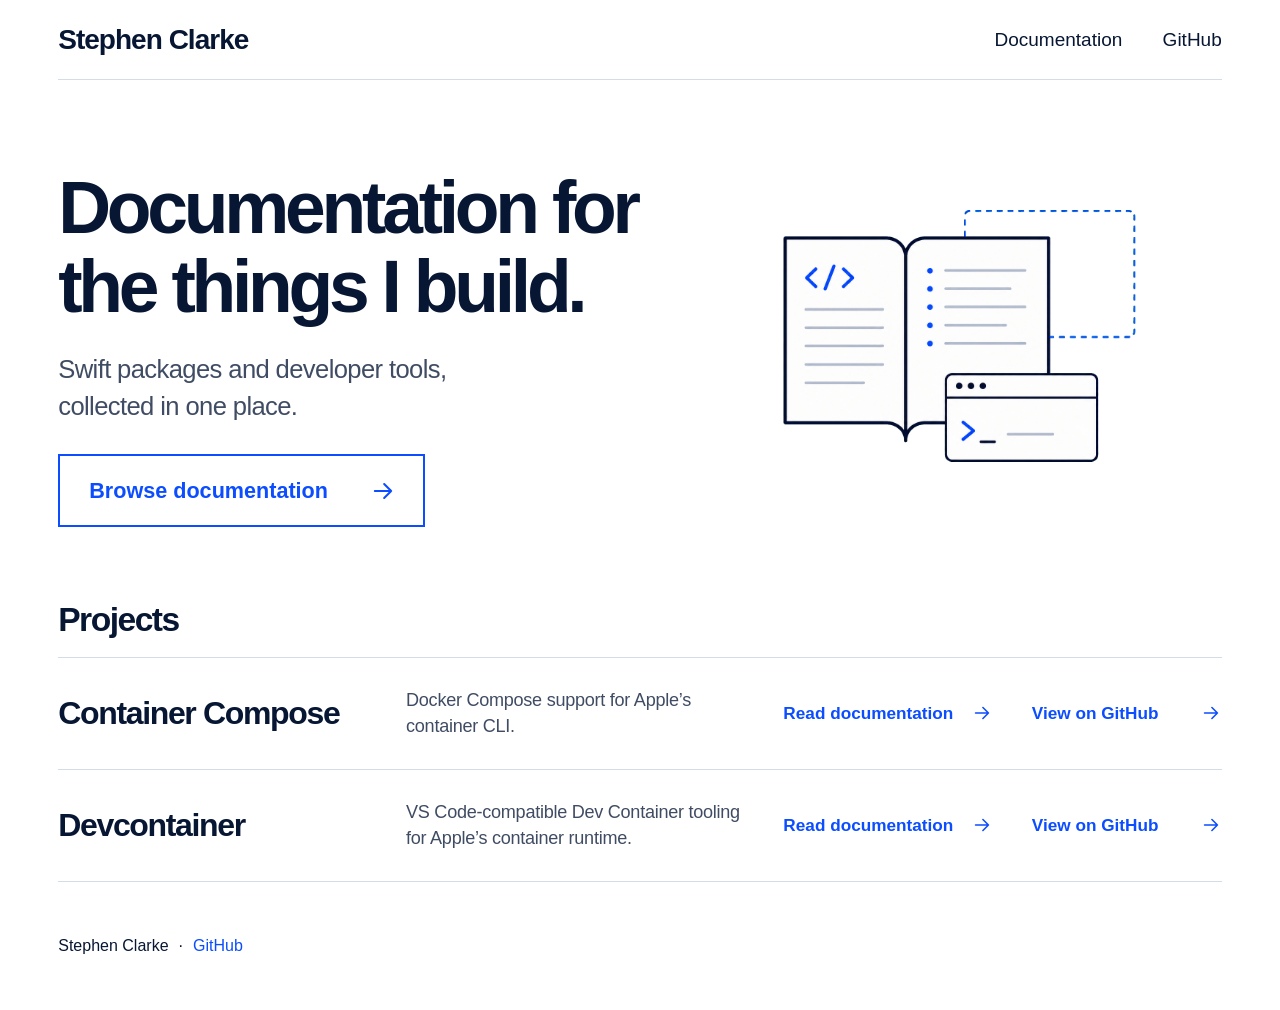
==== index.html @ e4f90cdf "feat: add developer documentation homepage" ====
<!doctype html>
<html lang="en">
  <head>
    <meta charset="utf-8">
    <meta name="viewport" content="width=device-width, initial-scale=1">
    <meta name="description" content="Documentation for Stephen Clarke's Swift packages and developer tools.">
    <meta name="theme-color" content="#ffffff">
    <title>Stephen Clarke — Developer Documentation</title>
    <link rel="stylesheet" href="styles.css">
  </head>
  <body>
    <a class="skip-link" href="#projects">Skip to projects</a>

    <header class="site-header">
      <div class="page-rail header-content">
        <a class="brand" href="/" aria-label="Stephen Clarke homepage">Stephen Clarke</a>
        <nav class="site-nav" aria-label="Primary navigation">
          <a href="#projects">Documentation</a>
          <a href="https://github.com/stephenlclarke">GitHub</a>
        </nav>
      </div>
    </header>

    <main>
      <section class="hero page-rail" aria-labelledby="page-title">
        <div class="hero-copy">
          <h1 id="page-title">Documentation for<br>the things I build.</h1>
          <p>Swift packages and developer tools,<br class="desktop-break"> collected in one place.</p>
          <a class="primary-link" href="#projects">
            Browse documentation
            <svg aria-hidden="true" viewBox="0 0 24 24">
              <path d="M5 12h14M13 6l6 6-6 6"></path>
            </svg>
          </a>
        </div>

        <div class="hero-art" aria-hidden="true">
          <img src="assets/docc-illustration.png" alt="">
        </div>
      </section>

      <section class="projects page-rail" id="projects" aria-labelledby="projects-title">
        <h2 id="projects-title">Projects</h2>

        <div class="project-list">
          <article class="project-row">
            <h3>Container Compose</h3>
            <p>Docker Compose support for Apple’s container CLI.</p>
            <a class="row-link" href="https://stephenlclarke.github.io/container-compose/">
              Read documentation
              <svg aria-hidden="true" viewBox="0 0 24 24">
                <path d="M5 12h14M13 6l6 6-6 6"></path>
              </svg>
            </a>
            <a class="row-link" href="https://github.com/stephenlclarke/container-compose">
              View on GitHub
              <svg aria-hidden="true" viewBox="0 0 24 24">
                <path d="M5 12h14M13 6l6 6-6 6"></path>
              </svg>
            </a>
          </article>

          <article class="project-row">
            <h3>Devcontainer</h3>
            <p>VS Code-compatible Dev Container tooling for Apple’s container runtime.</p>
            <a class="row-link" href="https://stephenlclarke.github.io/devcontainer/">
              Read documentation
              <svg aria-hidden="true" viewBox="0 0 24 24">
                <path d="M5 12h14M13 6l6 6-6 6"></path>
              </svg>
            </a>
            <a class="row-link" href="https://github.com/stephenlclarke/devcontainer">
              View on GitHub
              <svg aria-hidden="true" viewBox="0 0 24 24">
                <path d="M5 12h14M13 6l6 6-6 6"></path>
              </svg>
            </a>
          </article>
        </div>
      </section>
    </main>

    <footer class="site-footer page-rail">
      <span>Stephen Clarke</span>
      <span aria-hidden="true">·</span>
      <a href="https://github.com/stephenlclarke">GitHub</a>
    </footer>
  </body>
</html>
---- styles.css ----
:root {
  color-scheme: light;
  --color-background: #ffffff;
  --color-ink: #071633;
  --color-muted: #3f4c63;
  --color-accent: #0b4dff;
  --color-line: #d5dce8;
  --font-sans: -apple-system, BlinkMacSystemFont, "SF Pro Display", "Helvetica Neue", Arial, sans-serif;
  --font-mono: "SFMono-Regular", "SF Mono", Menlo, Consolas, monospace;
  --page-width: 1394px;
  --page-gutter: clamp(24px, 4.55vw, 70px);
  --transition: 180ms ease;
}

* {
  box-sizing: border-box;
}

html {
  scroll-behavior: smooth;
}

body {
  margin: 0;
  background: var(--color-background);
  color: var(--color-ink);
  font-family: var(--font-sans);
  -webkit-font-smoothing: antialiased;
  text-rendering: optimizeLegibility;
}

a {
  color: inherit;
  text-decoration: none;
}

svg {
  display: block;
}

.page-rail {
  width: min(calc(100% - (2 * var(--page-gutter))), var(--page-width));
  margin-inline: auto;
}

.skip-link {
  position: fixed;
  z-index: 10;
  top: 12px;
  left: 12px;
  padding: 10px 14px;
  border: 2px solid var(--color-accent);
  background: var(--color-background);
  color: var(--color-accent);
  font-family: var(--font-mono);
  font-size: 0.8125rem;
  transform: translateY(-160%);
  transition: transform var(--transition);
}

.skip-link:focus {
  transform: translateY(0);
}

.site-header {
  height: 80px;
}

.header-content {
  display: flex;
  align-items: center;
  justify-content: space-between;
  height: 100%;
  border-bottom: 1px solid var(--color-line);
}

.brand {
  font-size: 1.75rem;
  font-weight: 750;
  letter-spacing: -0.035em;
}

.site-nav {
  display: flex;
  align-items: center;
  gap: clamp(30px, 3.15vw, 48px);
  font-size: 1.1875rem;
  font-weight: 520;
}

.site-nav a,
.site-footer a {
  position: relative;
}

.site-nav a::after,
.site-footer a::after {
  position: absolute;
  right: 0;
  bottom: -6px;
  left: 0;
  height: 2px;
  background: var(--color-accent);
  content: "";
  transform: scaleX(0);
  transform-origin: right;
  transition: transform var(--transition);
}

.site-nav a:hover::after,
.site-nav a:focus-visible::after,
.site-footer a:hover::after,
.site-footer a:focus-visible::after {
  transform: scaleX(1);
  transform-origin: left;
}

.hero {
  display: grid;
  grid-template-columns: minmax(0, 1.35fr) minmax(360px, 0.85fr);
  align-items: center;
  min-height: 522px;
  padding-block: 56px 42px;
  gap: clamp(24px, 4vw, 74px);
}

.hero-copy {
  position: relative;
  z-index: 1;
}

.hero h1 {
  max-width: 780px;
  margin: 0;
  font-size: clamp(4rem, 5.72vw, 5.5rem);
  font-weight: 760;
  letter-spacing: -0.058em;
  line-height: 1.08;
}

.hero-copy > p {
  margin: 24px 0 30px;
  color: var(--color-muted);
  font-size: clamp(1.4rem, 2vw, 1.95rem);
  font-weight: 420;
  letter-spacing: -0.024em;
  line-height: 1.42;
}

.primary-link {
  display: inline-flex;
  align-items: center;
  justify-content: space-between;
  min-width: 367px;
  padding: 21px 26px 20px 29px;
  border: 2px solid var(--color-accent);
  color: var(--color-accent);
  font-size: 1.35rem;
  font-weight: 680;
  transition: background-color var(--transition), color var(--transition);
}

.primary-link svg {
  width: 28px;
  height: 28px;
  margin-left: 24px;
  fill: none;
  stroke: currentColor;
  stroke-linecap: round;
  stroke-linejoin: round;
  stroke-width: 1.75;
  transition: transform var(--transition);
}

.primary-link:hover,
.primary-link:focus-visible {
  background: var(--color-accent);
  color: var(--color-background);
}

.primary-link:hover svg,
.primary-link:focus-visible svg,
.row-link:hover svg,
.row-link:focus-visible svg {
  transform: translateX(4px);
}

.hero-art {
  display: flex;
  align-items: center;
  justify-content: flex-end;
  min-width: 0;
}

.hero-art img {
  display: block;
  width: min(44vw, 670px);
  max-width: none;
  height: auto;
}

.projects {
  scroll-margin-top: 24px;
}

.projects h2 {
  margin: 0;
  padding-bottom: 18px;
  border-bottom: 1px solid var(--color-line);
  font-size: 2.1rem;
  font-weight: 760;
  letter-spacing: -0.045em;
  line-height: 1.1;
}

.project-row {
  display: grid;
  grid-template-columns: minmax(260px, 1.05fr) minmax(320px, 1.15fr) minmax(210px, 0.65fr) minmax(190px, 0.55fr);
  align-items: center;
  min-height: 112px;
  border-bottom: 1px solid var(--color-line);
  gap: clamp(24px, 3vw, 50px);
}

.project-row h3,
.project-row p {
  margin: 0;
}

.project-row h3 {
  font-size: 2rem;
  font-weight: 760;
  letter-spacing: -0.042em;
  line-height: 1.1;
}

.project-row p {
  max-width: 420px;
  color: var(--color-muted);
  font-size: 1.13rem;
  letter-spacing: -0.015em;
  line-height: 1.45;
}

.row-link {
  display: inline-flex;
  align-items: center;
  justify-content: space-between;
  color: var(--color-accent);
  font-size: 1.075rem;
  font-weight: 620;
  white-space: nowrap;
}

.row-link svg {
  width: 22px;
  height: 22px;
  margin-left: 18px;
  fill: none;
  stroke: currentColor;
  stroke-linecap: round;
  stroke-linejoin: round;
  stroke-width: 1.75;
  transition: transform var(--transition);
}

.site-footer {
  display: flex;
  align-items: center;
  min-height: 128px;
  gap: 10px;
  font-size: 1rem;
}

.site-footer a {
  color: var(--color-accent);
}

a:focus-visible {
  outline: 3px solid color-mix(in srgb, var(--color-accent) 32%, transparent);
  outline-offset: 5px;
}

@media (max-width: 1180px) {
  .hero {
    grid-template-columns: minmax(0, 1.15fr) minmax(310px, 0.85fr);
  }

  .project-row {
    grid-template-columns: minmax(230px, 0.9fr) minmax(280px, 1.2fr) minmax(190px, 0.7fr);
  }

  .project-row .row-link:last-child {
    display: none;
  }
}

@media (max-width: 820px) {
  .site-header {
    height: 72px;
  }

  .brand {
    font-size: 1.45rem;
  }

  .site-nav {
    gap: 22px;
    font-size: 1rem;
  }

  .hero {
    grid-template-columns: 1fr;
    min-height: auto;
    padding-block: 64px 50px;
    gap: 44px;
  }

  .hero h1 {
    font-size: clamp(3.3rem, 11vw, 4.75rem);
  }

  .hero-art {
    justify-content: center;
  }

  .hero-art img {
    width: min(78vw, 530px);
  }

  .project-row {
    grid-template-columns: minmax(0, 1fr) auto;
    min-height: auto;
    padding-block: 27px;
    gap: 10px 24px;
  }

  .project-row h3 {
    font-size: 1.7rem;
  }

  .project-row p {
    grid-column: 1 / -1;
    grid-row: 2;
  }

  .project-row .row-link {
    grid-column: 2;
    grid-row: 1;
  }
}

@media (max-width: 580px) {
  :root {
    --page-gutter: 20px;
  }

  .header-content {
    align-items: center;
  }

  .brand {
    font-size: 1.25rem;
  }

  .site-nav a:first-child {
    display: none;
  }

  .hero {
    padding-block: 52px 44px;
  }

  .hero h1 {
    font-size: clamp(2.9rem, 14vw, 4rem);
    line-height: 1.02;
  }

  .hero h1 br {
    display: none;
  }

  .hero-copy > p {
    margin-block: 22px 27px;
    font-size: 1.25rem;
  }

  .desktop-break {
    display: none;
  }

  .primary-link {
    width: 100%;
    min-width: 0;
    padding: 18px 20px;
    font-size: 1.05rem;
  }

  .hero-art img {
    width: 100%;
  }

  .projects h2 {
    font-size: 1.8rem;
  }

  .project-row {
    grid-template-columns: 1fr;
    padding-block: 28px;
  }

  .project-row h3,
  .project-row p,
  .project-row .row-link {
    grid-column: 1;
  }

  .project-row h3 {
    grid-row: 1;
  }

  .project-row p {
    grid-row: 2;
    margin-top: 5px;
  }

  .project-row .row-link {
    grid-row: 3;
    justify-content: flex-start;
    margin-top: 12px;
    white-space: normal;
  }

  .row-link svg {
    flex: 0 0 auto;
  }

  .site-footer {
    min-height: 100px;
  }
}

@media (prefers-reduced-motion: reduce) {
  html {
    scroll-behavior: auto;
  }

  *,
  *::before,
  *::after {
    transition-duration: 0.01ms !important;
  }
}
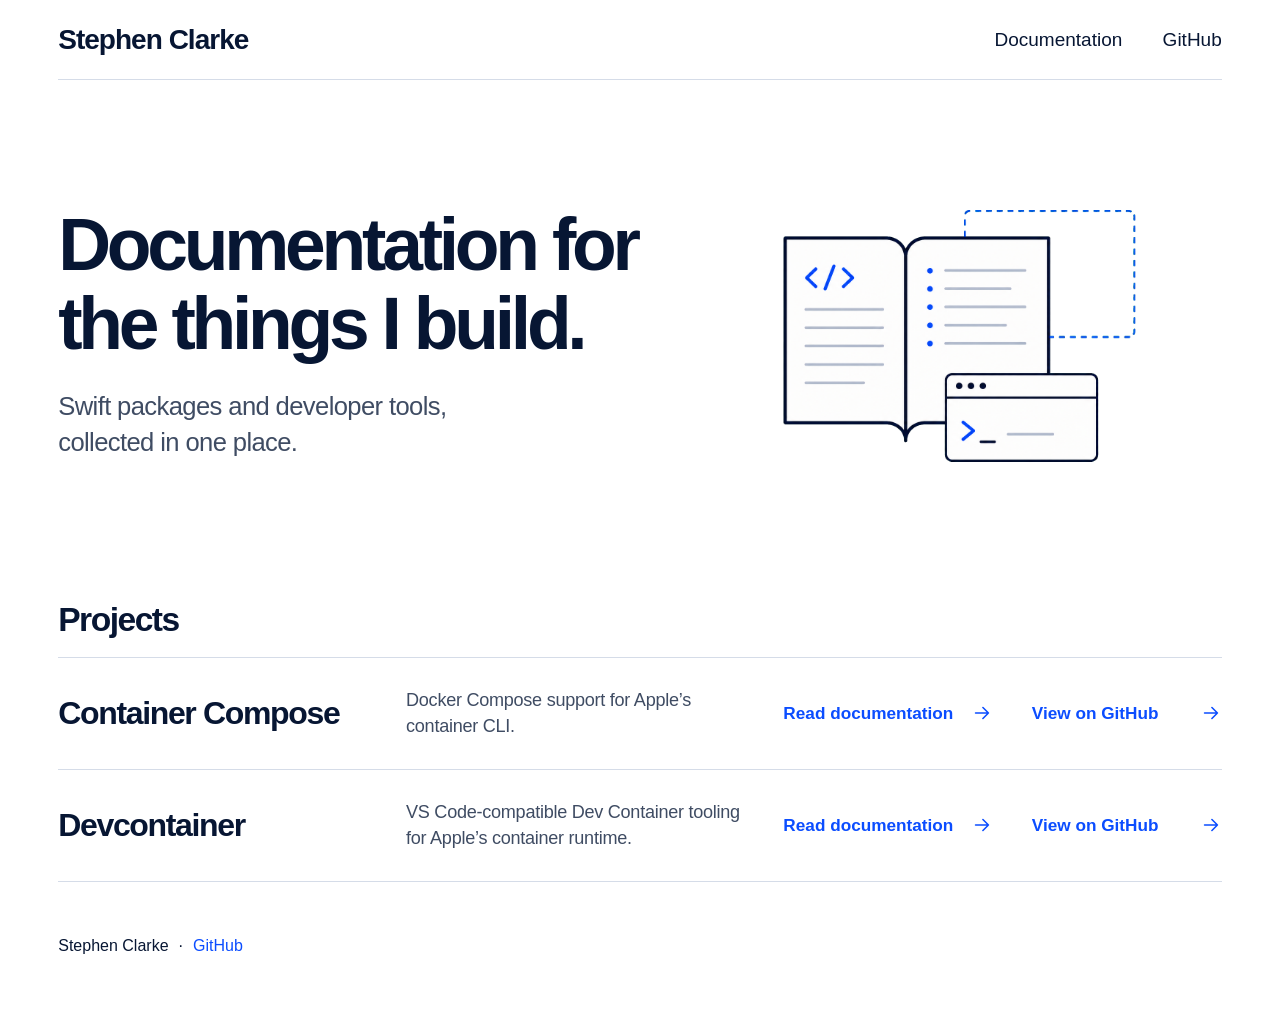
==== commit 7ef5d916: "fix: remove redundant hero button" ====
--- a/index.html
+++ b/index.html
@@ -26,12 +26,6 @@
         <div class="hero-copy">
           <h1 id="page-title">Documentation for<br>the things I build.</h1>
           <p>Swift packages and developer tools,<br class="desktop-break"> collected in one place.</p>
-          <a class="primary-link" href="#projects">
-            Browse documentation
-            <svg aria-hidden="true" viewBox="0 0 24 24">
-              <path d="M5 12h14M13 6l6 6-6 6"></path>
-            </svg>
-          </a>
         </div>
 
         <div class="hero-art" aria-hidden="true">
@@ -43,6 +37,7 @@
         <h2 id="projects-title">Projects</h2>
 
         <div class="project-list">
+          <!-- PROJECTS:START -->
           <article class="project-row">
             <h3>Container Compose</h3>
             <p>Docker Compose support for Apple’s container CLI.</p>
@@ -76,6 +71,7 @@
               </svg>
             </a>
           </article>
+          <!-- PROJECTS:END -->
         </div>
       </section>
     </main>
--- a/styles.css
+++ b/styles.css
@@ -147,39 +147,6 @@
   line-height: 1.42;
 }
 
-.primary-link {
-  display: inline-flex;
-  align-items: center;
-  justify-content: space-between;
-  min-width: 367px;
-  padding: 21px 26px 20px 29px;
-  border: 2px solid var(--color-accent);
-  color: var(--color-accent);
-  font-size: 1.35rem;
-  font-weight: 680;
-  transition: background-color var(--transition), color var(--transition);
-}
-
-.primary-link svg {
-  width: 28px;
-  height: 28px;
-  margin-left: 24px;
-  fill: none;
-  stroke: currentColor;
-  stroke-linecap: round;
-  stroke-linejoin: round;
-  stroke-width: 1.75;
-  transition: transform var(--transition);
-}
-
-.primary-link:hover,
-.primary-link:focus-visible {
-  background: var(--color-accent);
-  color: var(--color-background);
-}
-
-.primary-link:hover svg,
-.primary-link:focus-visible svg,
 .row-link:hover svg,
 .row-link:focus-visible svg {
   transform: translateX(4px);
@@ -389,13 +356,6 @@
     display: none;
   }
 
-  .primary-link {
-    width: 100%;
-    min-width: 0;
-    padding: 18px 20px;
-    font-size: 1.05rem;
-  }
-
   .hero-art img {
     width: 100%;
   }
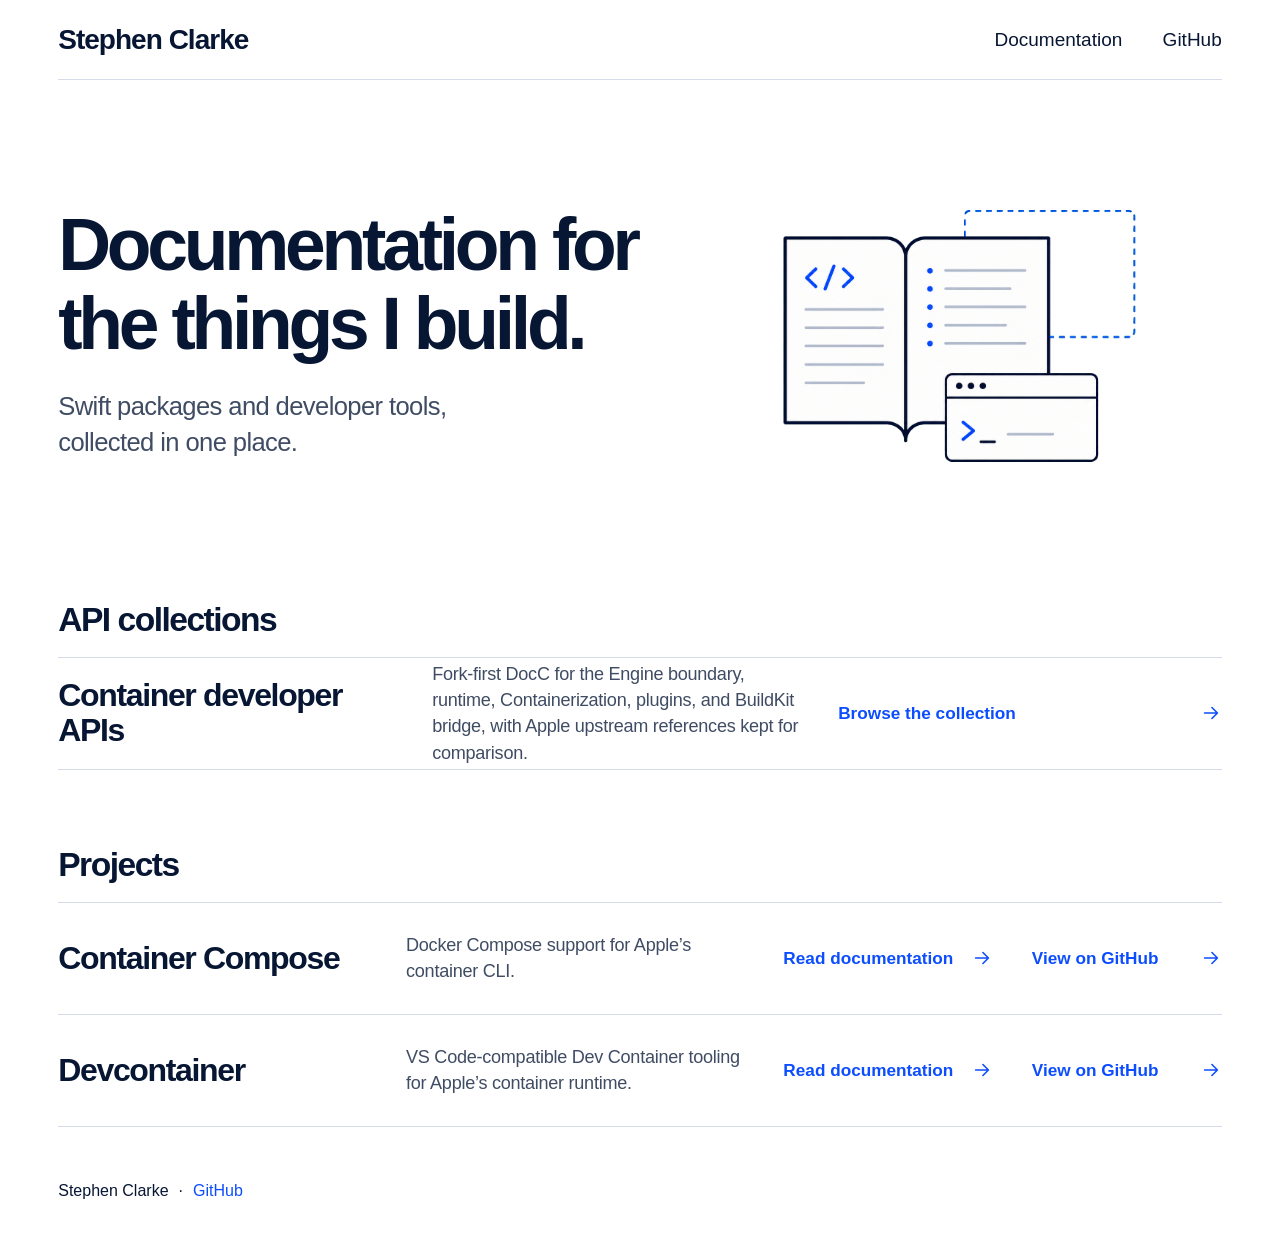
==== commit 5e263f3f: "feat: publish unified container API documentation" ====
--- a/index.html
+++ b/index.html
@@ -9,13 +9,13 @@
     <link rel="stylesheet" href="styles.css">
   </head>
   <body>
-    <a class="skip-link" href="#projects">Skip to projects</a>
+    <a class="skip-link" href="#documentation">Skip to documentation</a>
 
     <header class="site-header">
       <div class="page-rail header-content">
         <a class="brand" href="/" aria-label="Stephen Clarke homepage">Stephen Clarke</a>
         <nav class="site-nav" aria-label="Primary navigation">
-          <a href="#projects">Documentation</a>
+          <a href="#documentation">Documentation</a>
           <a href="https://github.com/stephenlclarke">GitHub</a>
         </nav>
       </div>
@@ -31,6 +31,21 @@
         <div class="hero-art" aria-hidden="true">
           <img src="assets/docc-illustration.png" alt="">
         </div>
+      </section>
+
+      <section class="collections page-rail" id="documentation" aria-labelledby="collections-title">
+        <h2 id="collections-title">API collections</h2>
+
+        <article class="collection-row">
+          <h3>Container developer APIs</h3>
+          <p>Fork-first DocC for the Engine boundary, runtime, Containerization, plugins, and BuildKit bridge, with Apple upstream references kept for comparison.</p>
+          <a class="row-link" href="api/">
+            Browse the collection
+            <svg aria-hidden="true" viewBox="0 0 24 24">
+              <path d="M5 12h14M13 6l6 6-6 6"></path>
+            </svg>
+          </a>
+        </article>
       </section>
 
       <section class="projects page-rail" id="projects" aria-labelledby="projects-title">
--- a/styles.css
+++ b/styles.css
@@ -166,10 +166,12 @@
   height: auto;
 }
 
+.collections,
 .projects {
   scroll-margin-top: 24px;
 }
 
+.collections h2,
 .projects h2 {
   margin: 0;
   padding-bottom: 18px;
@@ -180,6 +182,11 @@
   line-height: 1.1;
 }
 
+.collections {
+  margin-bottom: clamp(58px, 6vw, 88px);
+}
+
+.collection-row,
 .project-row {
   display: grid;
   grid-template-columns: minmax(260px, 1.05fr) minmax(320px, 1.15fr) minmax(210px, 0.65fr) minmax(190px, 0.55fr);
@@ -189,11 +196,18 @@
   gap: clamp(24px, 3vw, 50px);
 }
 
+.collection-row {
+  grid-template-columns: minmax(260px, 1.05fr) minmax(320px, 1.15fr) minmax(260px, 1.2fr);
+}
+
+.collection-row h3,
+.collection-row p,
 .project-row h3,
 .project-row p {
   margin: 0;
 }
 
+.collection-row h3,
 .project-row h3 {
   font-size: 2rem;
   font-weight: 760;
@@ -201,12 +215,20 @@
   line-height: 1.1;
 }
 
+.collection-row p,
 .project-row p {
   max-width: 420px;
   color: var(--color-muted);
   font-size: 1.13rem;
   letter-spacing: -0.015em;
   line-height: 1.45;
+}
+
+.inline-link {
+  color: var(--color-accent);
+  text-decoration: underline;
+  text-decoration-thickness: 1px;
+  text-underline-offset: 3px;
 }
 
 .row-link {
@@ -253,6 +275,7 @@
     grid-template-columns: minmax(0, 1.15fr) minmax(310px, 0.85fr);
   }
 
+  .collection-row,
   .project-row {
     grid-template-columns: minmax(230px, 0.9fr) minmax(280px, 1.2fr) minmax(190px, 0.7fr);
   }
@@ -295,6 +318,7 @@
     width: min(78vw, 530px);
   }
 
+  .collection-row,
   .project-row {
     grid-template-columns: minmax(0, 1fr) auto;
     min-height: auto;
@@ -302,15 +326,18 @@
     gap: 10px 24px;
   }
 
+  .collection-row h3,
   .project-row h3 {
     font-size: 1.7rem;
   }
 
+  .collection-row p,
   .project-row p {
     grid-column: 1 / -1;
     grid-row: 2;
   }
 
+  .collection-row .row-link,
   .project-row .row-link {
     grid-column: 2;
     grid-row: 1;
@@ -360,30 +387,38 @@
     width: 100%;
   }
 
+  .collections h2,
   .projects h2 {
     font-size: 1.8rem;
   }
 
+  .collection-row,
   .project-row {
     grid-template-columns: 1fr;
     padding-block: 28px;
   }
 
+  .collection-row h3,
+  .collection-row p,
+  .collection-row .row-link,
   .project-row h3,
   .project-row p,
   .project-row .row-link {
     grid-column: 1;
   }
 
+  .collection-row h3,
   .project-row h3 {
     grid-row: 1;
   }
 
+  .collection-row p,
   .project-row p {
     grid-row: 2;
     margin-top: 5px;
   }
 
+  .collection-row .row-link,
   .project-row .row-link {
     grid-row: 3;
     justify-content: flex-start;
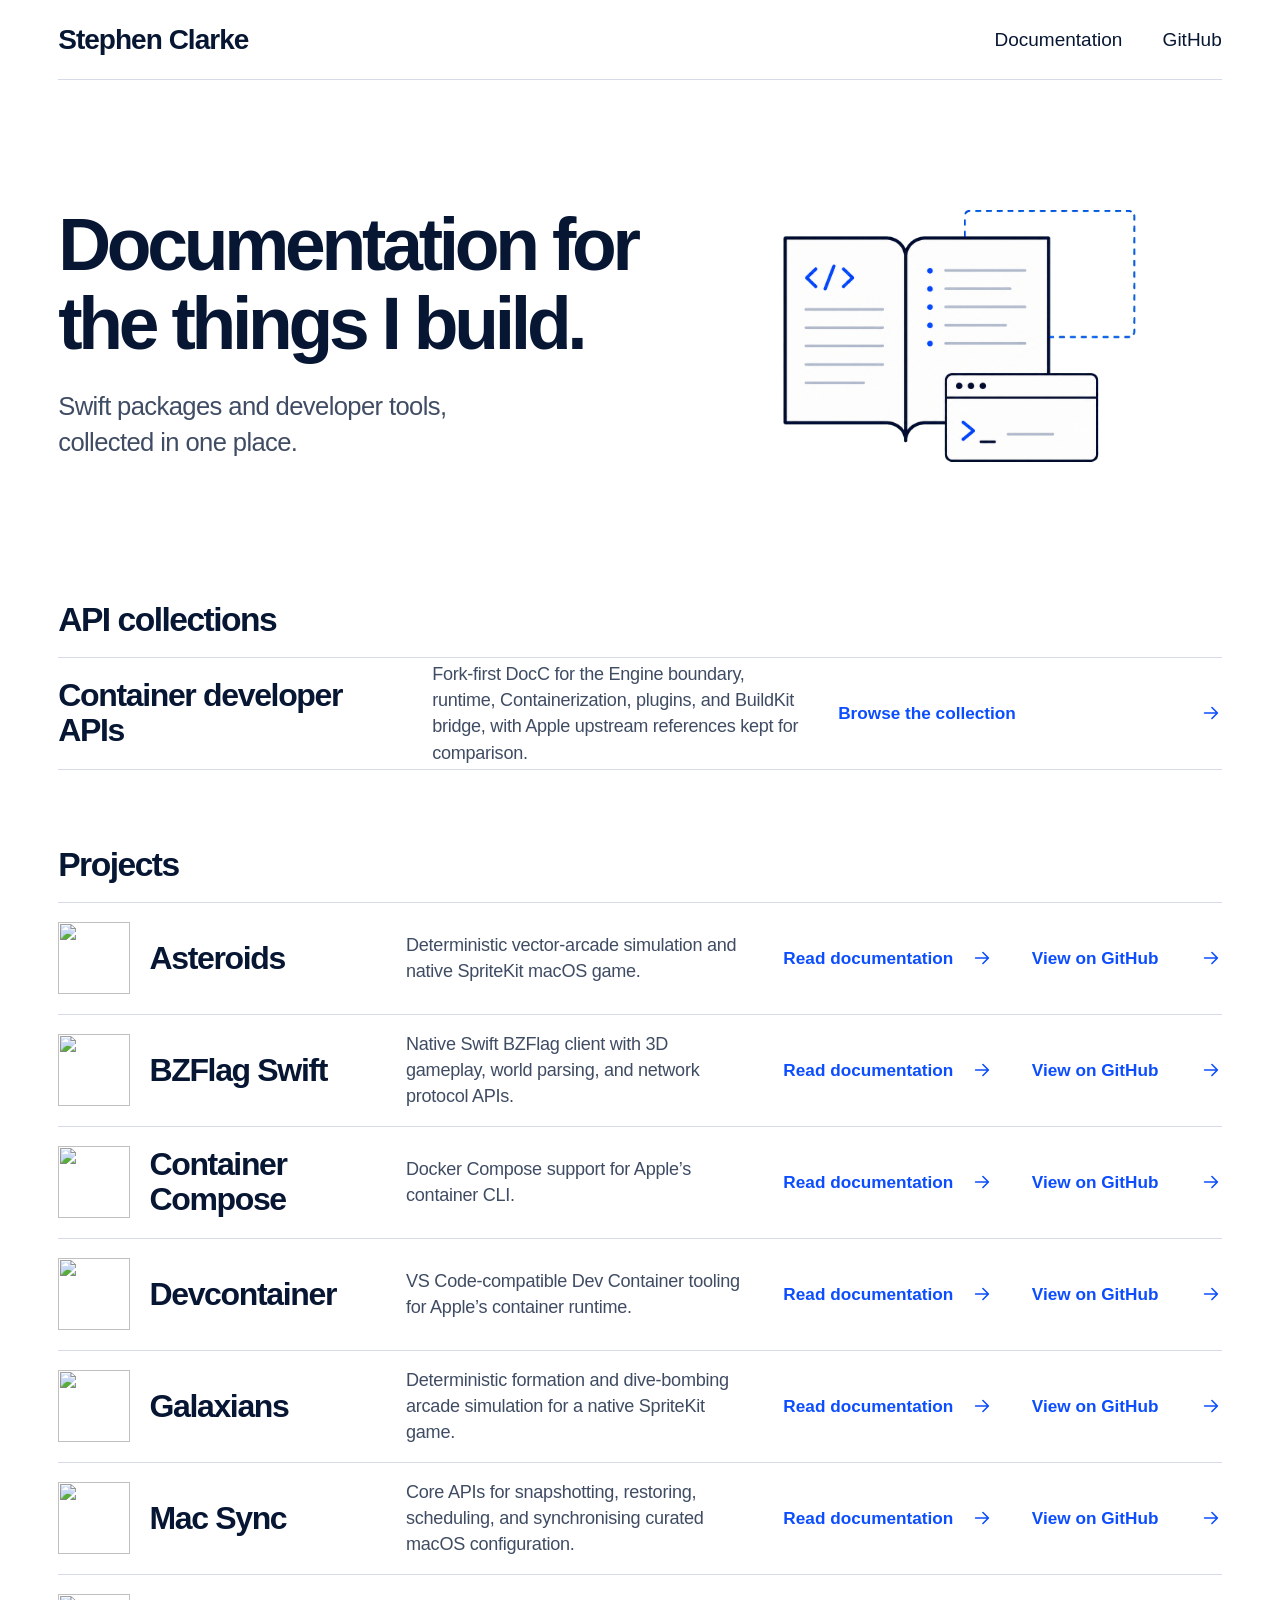
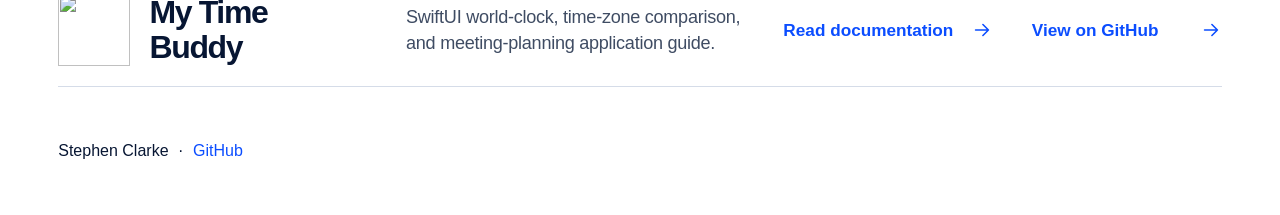
==== commit 8223052b: "feat(projects): publish Swift DocC collection" ====
--- a/index.html
+++ b/index.html
@@ -54,7 +54,50 @@
         <div class="project-list">
           <!-- PROJECTS:START -->
           <article class="project-row">
-            <h3>Container Compose</h3>
+            <div class="project-title">
+              <img class="project-icon" src="projects/asteroids/theme/project-icon.png" width="72" height="72" alt="">
+              <h3>Asteroids</h3>
+            </div>
+            <p>Deterministic vector-arcade simulation and native SpriteKit macOS game.</p>
+            <a class="row-link" href="https://stephenlclarke.github.io/projects/asteroids/">
+              Read documentation
+              <svg aria-hidden="true" viewBox="0 0 24 24">
+                <path d="M5 12h14M13 6l6 6-6 6"></path>
+              </svg>
+            </a>
+            <a class="row-link" href="https://github.com/stephenlclarke/asteroids">
+              View on GitHub
+              <svg aria-hidden="true" viewBox="0 0 24 24">
+                <path d="M5 12h14M13 6l6 6-6 6"></path>
+              </svg>
+            </a>
+          </article>
+
+          <article class="project-row">
+            <div class="project-title">
+              <img class="project-icon" src="projects/bzflag-swift/theme/project-icon.png" width="72" height="72" alt="">
+              <h3>BZFlag Swift</h3>
+            </div>
+            <p>Native Swift BZFlag client with 3D gameplay, world parsing, and network protocol APIs.</p>
+            <a class="row-link" href="https://stephenlclarke.github.io/projects/bzflag-swift/">
+              Read documentation
+              <svg aria-hidden="true" viewBox="0 0 24 24">
+                <path d="M5 12h14M13 6l6 6-6 6"></path>
+              </svg>
+            </a>
+            <a class="row-link" href="https://github.com/stephenlclarke/bzflag-swift">
+              View on GitHub
+              <svg aria-hidden="true" viewBox="0 0 24 24">
+                <path d="M5 12h14M13 6l6 6-6 6"></path>
+              </svg>
+            </a>
+          </article>
+
+          <article class="project-row">
+            <div class="project-title">
+              <img class="project-icon" src="api/project-icons/container-compose.png" width="72" height="72" alt="">
+              <h3>Container Compose</h3>
+            </div>
             <p>Docker Compose support for Apple’s container CLI.</p>
             <a class="row-link" href="https://stephenlclarke.github.io/container-compose/">
               Read documentation
@@ -71,7 +114,10 @@
           </article>
 
           <article class="project-row">
-            <h3>Devcontainer</h3>
+            <div class="project-title">
+              <img class="project-icon" src="api/project-icons/devcontainer.png" width="72" height="72" alt="">
+              <h3>Devcontainer</h3>
+            </div>
             <p>VS Code-compatible Dev Container tooling for Apple’s container runtime.</p>
             <a class="row-link" href="https://stephenlclarke.github.io/devcontainer/">
               Read documentation
@@ -80,6 +126,66 @@
               </svg>
             </a>
             <a class="row-link" href="https://github.com/stephenlclarke/devcontainer">
+              View on GitHub
+              <svg aria-hidden="true" viewBox="0 0 24 24">
+                <path d="M5 12h14M13 6l6 6-6 6"></path>
+              </svg>
+            </a>
+          </article>
+
+          <article class="project-row">
+            <div class="project-title">
+              <img class="project-icon" src="projects/galaxians/theme/project-icon.png" width="72" height="72" alt="">
+              <h3>Galaxians</h3>
+            </div>
+            <p>Deterministic formation and dive-bombing arcade simulation for a native SpriteKit game.</p>
+            <a class="row-link" href="https://stephenlclarke.github.io/projects/galaxians/">
+              Read documentation
+              <svg aria-hidden="true" viewBox="0 0 24 24">
+                <path d="M5 12h14M13 6l6 6-6 6"></path>
+              </svg>
+            </a>
+            <a class="row-link" href="https://github.com/stephenlclarke/galaxians">
+              View on GitHub
+              <svg aria-hidden="true" viewBox="0 0 24 24">
+                <path d="M5 12h14M13 6l6 6-6 6"></path>
+              </svg>
+            </a>
+          </article>
+
+          <article class="project-row">
+            <div class="project-title">
+              <img class="project-icon" src="projects/mac-sync/theme/project-icon.png" width="72" height="72" alt="">
+              <h3>Mac Sync</h3>
+            </div>
+            <p>Core APIs for snapshotting, restoring, scheduling, and synchronising curated macOS configuration.</p>
+            <a class="row-link" href="https://stephenlclarke.github.io/projects/mac-sync/">
+              Read documentation
+              <svg aria-hidden="true" viewBox="0 0 24 24">
+                <path d="M5 12h14M13 6l6 6-6 6"></path>
+              </svg>
+            </a>
+            <a class="row-link" href="https://github.com/stephenlclarke/mac-sync">
+              View on GitHub
+              <svg aria-hidden="true" viewBox="0 0 24 24">
+                <path d="M5 12h14M13 6l6 6-6 6"></path>
+              </svg>
+            </a>
+          </article>
+
+          <article class="project-row">
+            <div class="project-title">
+              <img class="project-icon" src="projects/mytimebuddy/theme/project-icon.png" width="72" height="72" alt="">
+              <h3>My Time Buddy</h3>
+            </div>
+            <p>SwiftUI world-clock, time-zone comparison, and meeting-planning application guide.</p>
+            <a class="row-link" href="https://stephenlclarke.github.io/projects/mytimebuddy/">
+              Read documentation
+              <svg aria-hidden="true" viewBox="0 0 24 24">
+                <path d="M5 12h14M13 6l6 6-6 6"></path>
+              </svg>
+            </a>
+            <a class="row-link" href="https://github.com/stephenlclarke/mytimebuddy">
               View on GitHub
               <svg aria-hidden="true" viewBox="0 0 24 24">
                 <path d="M5 12h14M13 6l6 6-6 6"></path>
--- a/styles.css
+++ b/styles.css
@@ -207,6 +207,21 @@
   margin: 0;
 }
 
+.project-title {
+  display: flex;
+  align-items: center;
+  min-width: 0;
+  gap: clamp(16px, 1.5vw, 22px);
+}
+
+.project-icon {
+  display: block;
+  width: 72px;
+  height: 72px;
+  flex: 0 0 72px;
+  object-fit: contain;
+}
+
 .collection-row h3,
 .project-row h3 {
   font-size: 2rem;
@@ -331,6 +346,12 @@
     font-size: 1.7rem;
   }
 
+  .project-icon {
+    width: 60px;
+    height: 60px;
+    flex-basis: 60px;
+  }
+
   .collection-row p,
   .project-row p {
     grid-column: 1 / -1;
@@ -401,6 +422,7 @@
   .collection-row h3,
   .collection-row p,
   .collection-row .row-link,
+  .project-row .project-title,
   .project-row h3,
   .project-row p,
   .project-row .row-link {
@@ -408,8 +430,15 @@
   }
 
   .collection-row h3,
+  .project-row .project-title,
   .project-row h3 {
     grid-row: 1;
+  }
+
+  .project-icon {
+    width: 52px;
+    height: 52px;
+    flex-basis: 52px;
   }
 
   .collection-row p,
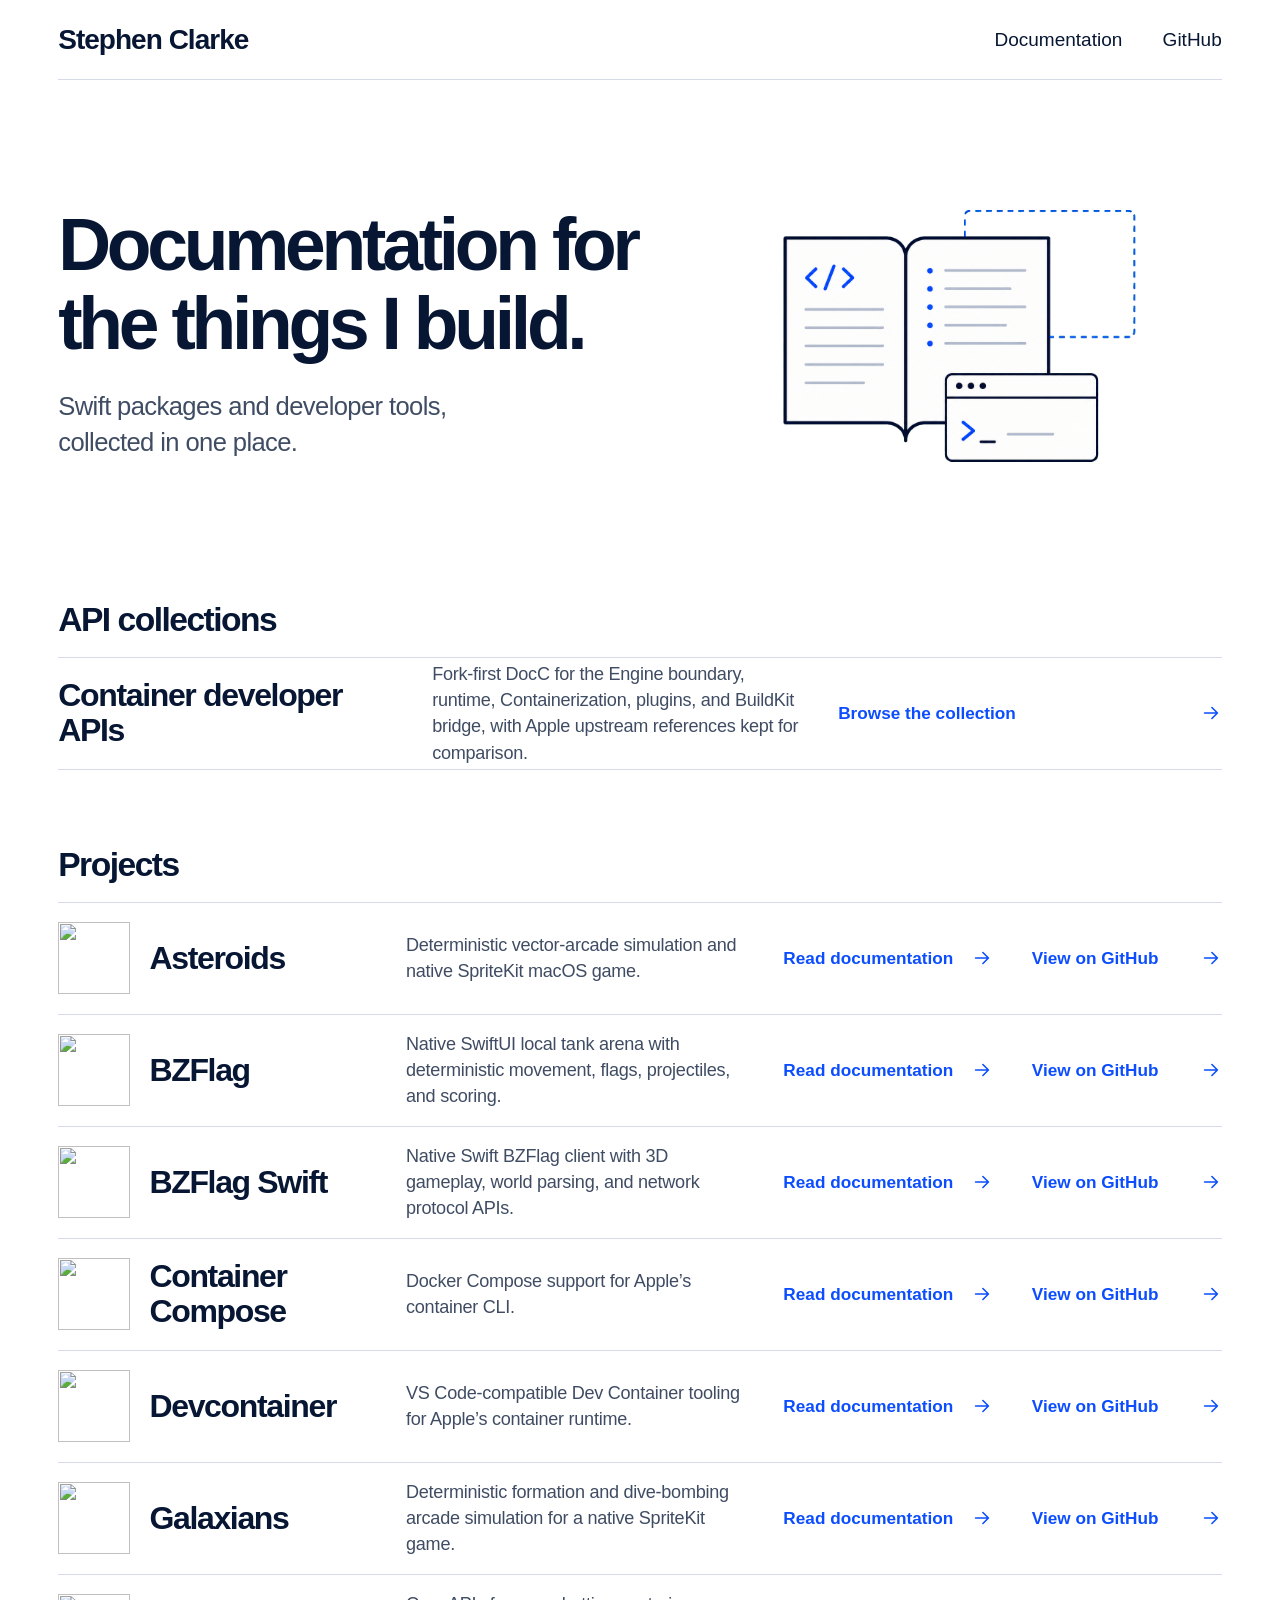
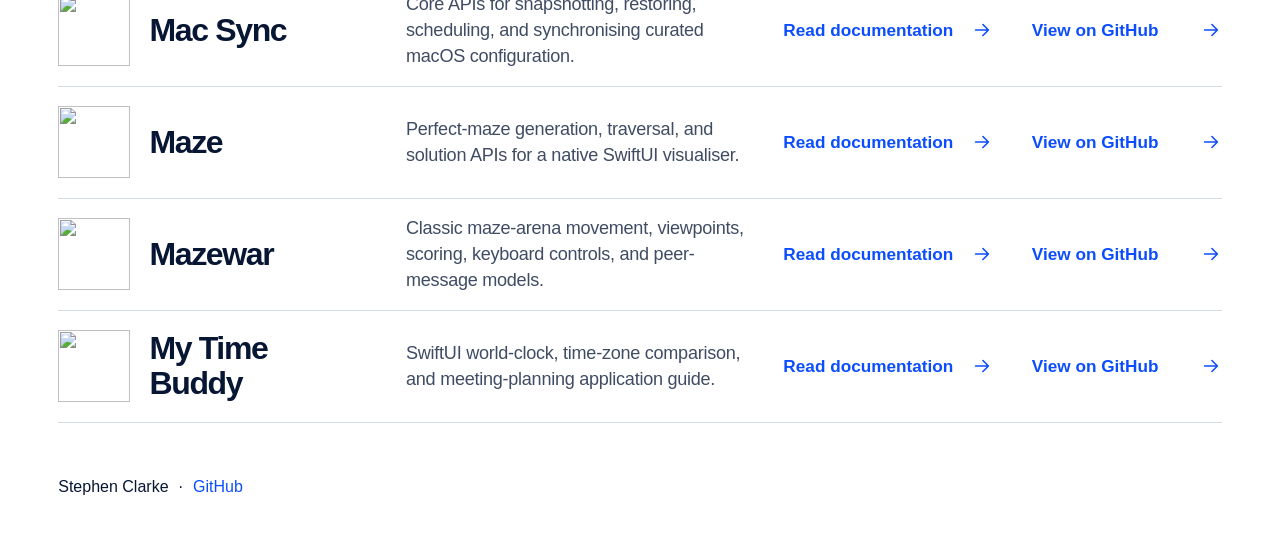
==== commit 9aaa500e: "fix(projects): include mixed-language Swift apps" ====
--- a/index.html
+++ b/index.html
@@ -75,6 +75,26 @@
 
           <article class="project-row">
             <div class="project-title">
+              <img class="project-icon" src="projects/bzflag/theme/project-icon.png" width="72" height="72" alt="">
+              <h3>BZFlag</h3>
+            </div>
+            <p>Native SwiftUI local tank arena with deterministic movement, flags, projectiles, and scoring.</p>
+            <a class="row-link" href="https://stephenlclarke.github.io/projects/bzflag/">
+              Read documentation
+              <svg aria-hidden="true" viewBox="0 0 24 24">
+                <path d="M5 12h14M13 6l6 6-6 6"></path>
+              </svg>
+            </a>
+            <a class="row-link" href="https://github.com/stephenlclarke/bzflag">
+              View on GitHub
+              <svg aria-hidden="true" viewBox="0 0 24 24">
+                <path d="M5 12h14M13 6l6 6-6 6"></path>
+              </svg>
+            </a>
+          </article>
+
+          <article class="project-row">
+            <div class="project-title">
               <img class="project-icon" src="projects/bzflag-swift/theme/project-icon.png" width="72" height="72" alt="">
               <h3>BZFlag Swift</h3>
             </div>
@@ -166,6 +186,46 @@
               </svg>
             </a>
             <a class="row-link" href="https://github.com/stephenlclarke/mac-sync">
+              View on GitHub
+              <svg aria-hidden="true" viewBox="0 0 24 24">
+                <path d="M5 12h14M13 6l6 6-6 6"></path>
+              </svg>
+            </a>
+          </article>
+
+          <article class="project-row">
+            <div class="project-title">
+              <img class="project-icon" src="projects/maze/theme/project-icon.png" width="72" height="72" alt="">
+              <h3>Maze</h3>
+            </div>
+            <p>Perfect-maze generation, traversal, and solution APIs for a native SwiftUI visualiser.</p>
+            <a class="row-link" href="https://stephenlclarke.github.io/projects/maze/">
+              Read documentation
+              <svg aria-hidden="true" viewBox="0 0 24 24">
+                <path d="M5 12h14M13 6l6 6-6 6"></path>
+              </svg>
+            </a>
+            <a class="row-link" href="https://github.com/stephenlclarke/maze">
+              View on GitHub
+              <svg aria-hidden="true" viewBox="0 0 24 24">
+                <path d="M5 12h14M13 6l6 6-6 6"></path>
+              </svg>
+            </a>
+          </article>
+
+          <article class="project-row">
+            <div class="project-title">
+              <img class="project-icon" src="projects/mazewar/theme/project-icon.png" width="72" height="72" alt="">
+              <h3>Mazewar</h3>
+            </div>
+            <p>Classic maze-arena movement, viewpoints, scoring, keyboard controls, and peer-message models.</p>
+            <a class="row-link" href="https://stephenlclarke.github.io/projects/mazewar/">
+              Read documentation
+              <svg aria-hidden="true" viewBox="0 0 24 24">
+                <path d="M5 12h14M13 6l6 6-6 6"></path>
+              </svg>
+            </a>
+            <a class="row-link" href="https://github.com/stephenlclarke/mazewar">
               View on GitHub
               <svg aria-hidden="true" viewBox="0 0 24 24">
                 <path d="M5 12h14M13 6l6 6-6 6"></path>
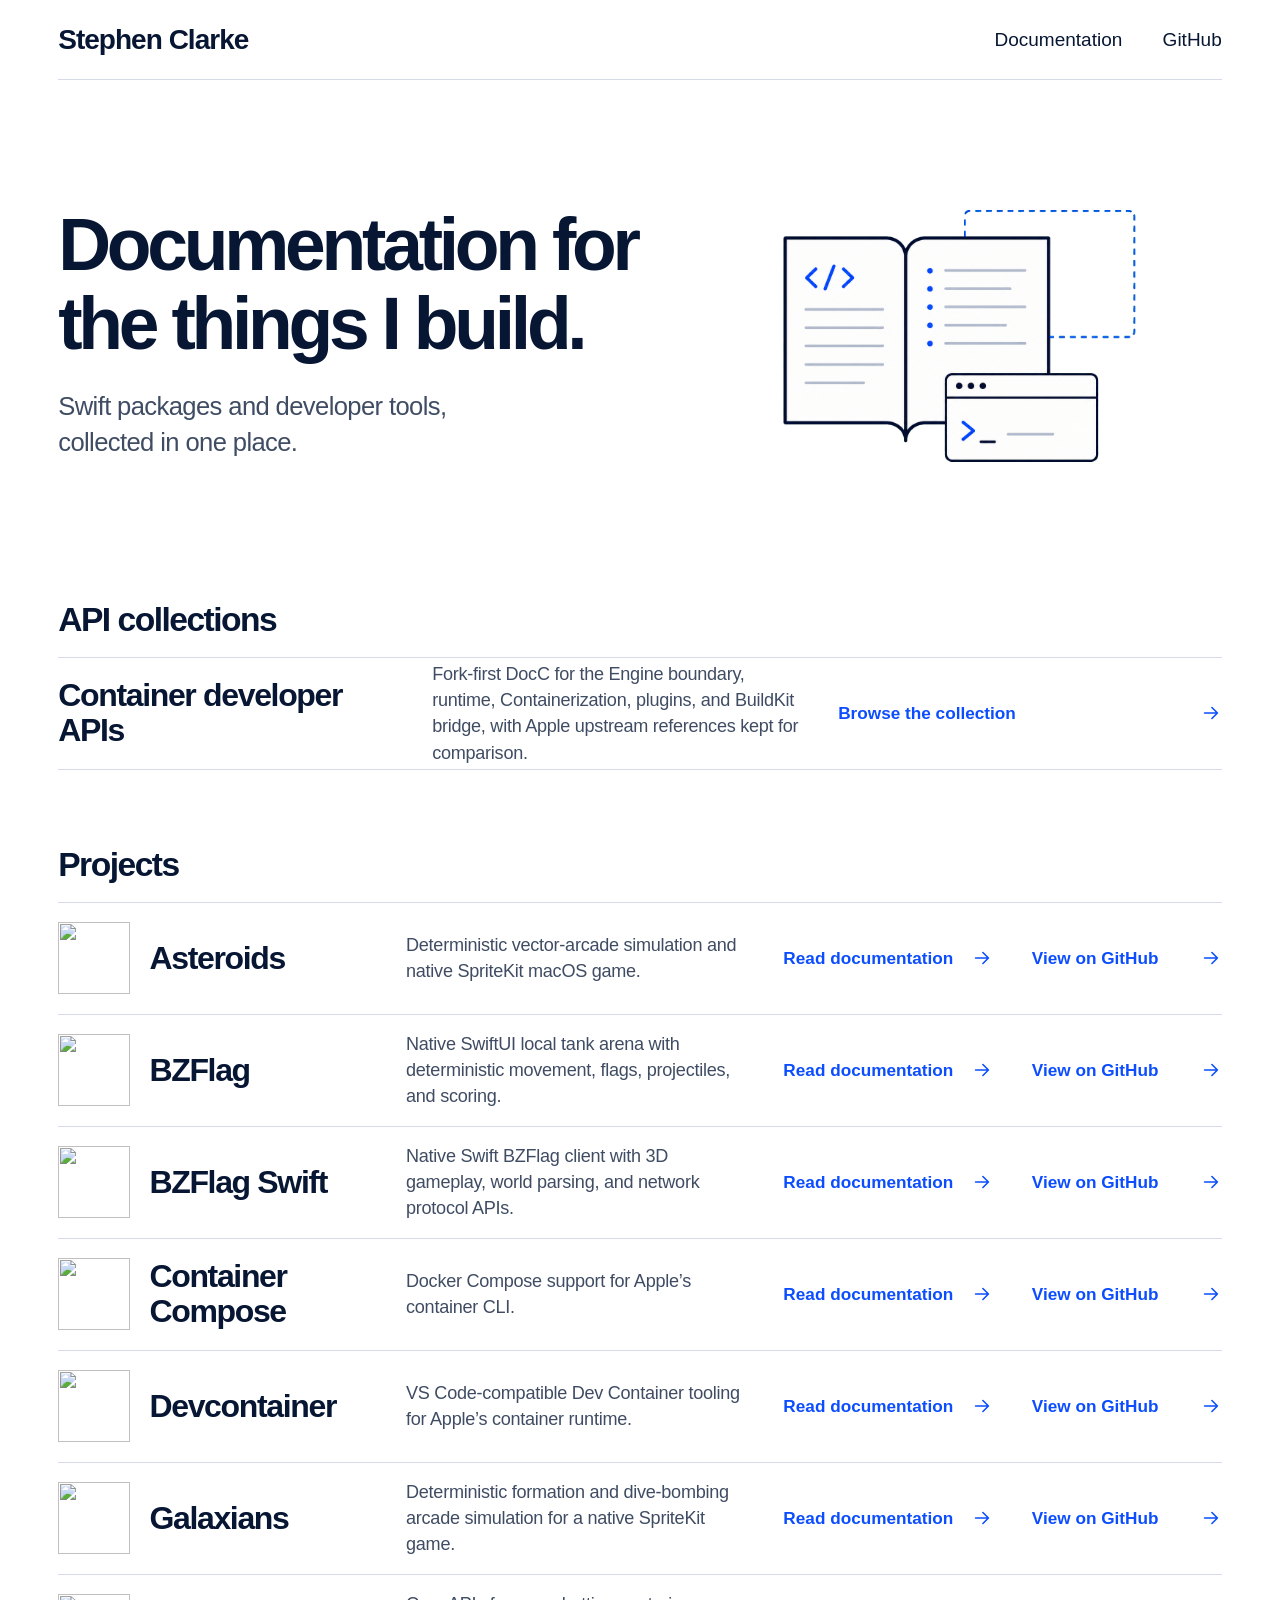
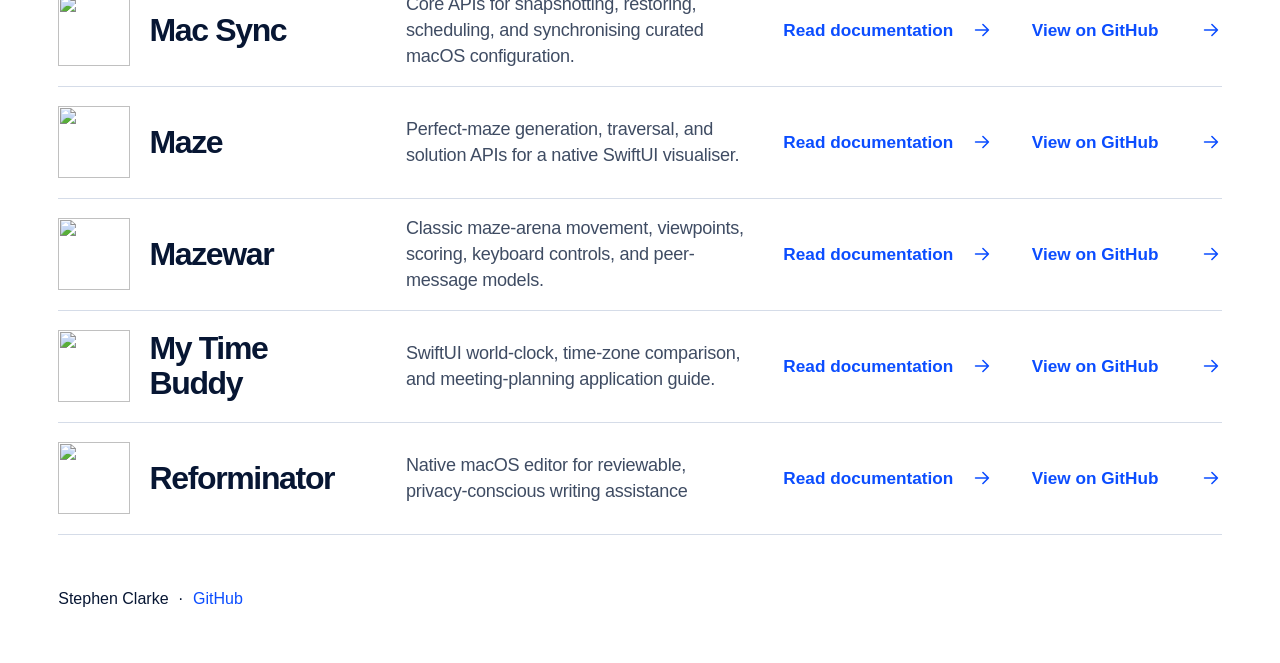
==== commit e81c7492: "docs: add reforminator documentation to catalogue" ====
--- a/index.html
+++ b/index.html
@@ -252,6 +252,26 @@
               </svg>
             </a>
           </article>
+
+          <article class="project-row">
+            <div class="project-title">
+              <img class="project-icon" src="https://raw.githubusercontent.com/stephenlclarke/reforminator/main/Assets/ReformIcon.png" width="72" height="72" alt="">
+              <h3>Reforminator</h3>
+            </div>
+            <p>Native macOS editor for reviewable, privacy-conscious writing assistance</p>
+            <a class="row-link" href="https://stephenlclarke.github.io/reforminator/">
+              Read documentation
+              <svg aria-hidden="true" viewBox="0 0 24 24">
+                <path d="M5 12h14M13 6l6 6-6 6"></path>
+              </svg>
+            </a>
+            <a class="row-link" href="https://github.com/stephenlclarke/reforminator">
+              View on GitHub
+              <svg aria-hidden="true" viewBox="0 0 24 24">
+                <path d="M5 12h14M13 6l6 6-6 6"></path>
+              </svg>
+            </a>
+          </article>
           <!-- PROJECTS:END -->
         </div>
       </section>
